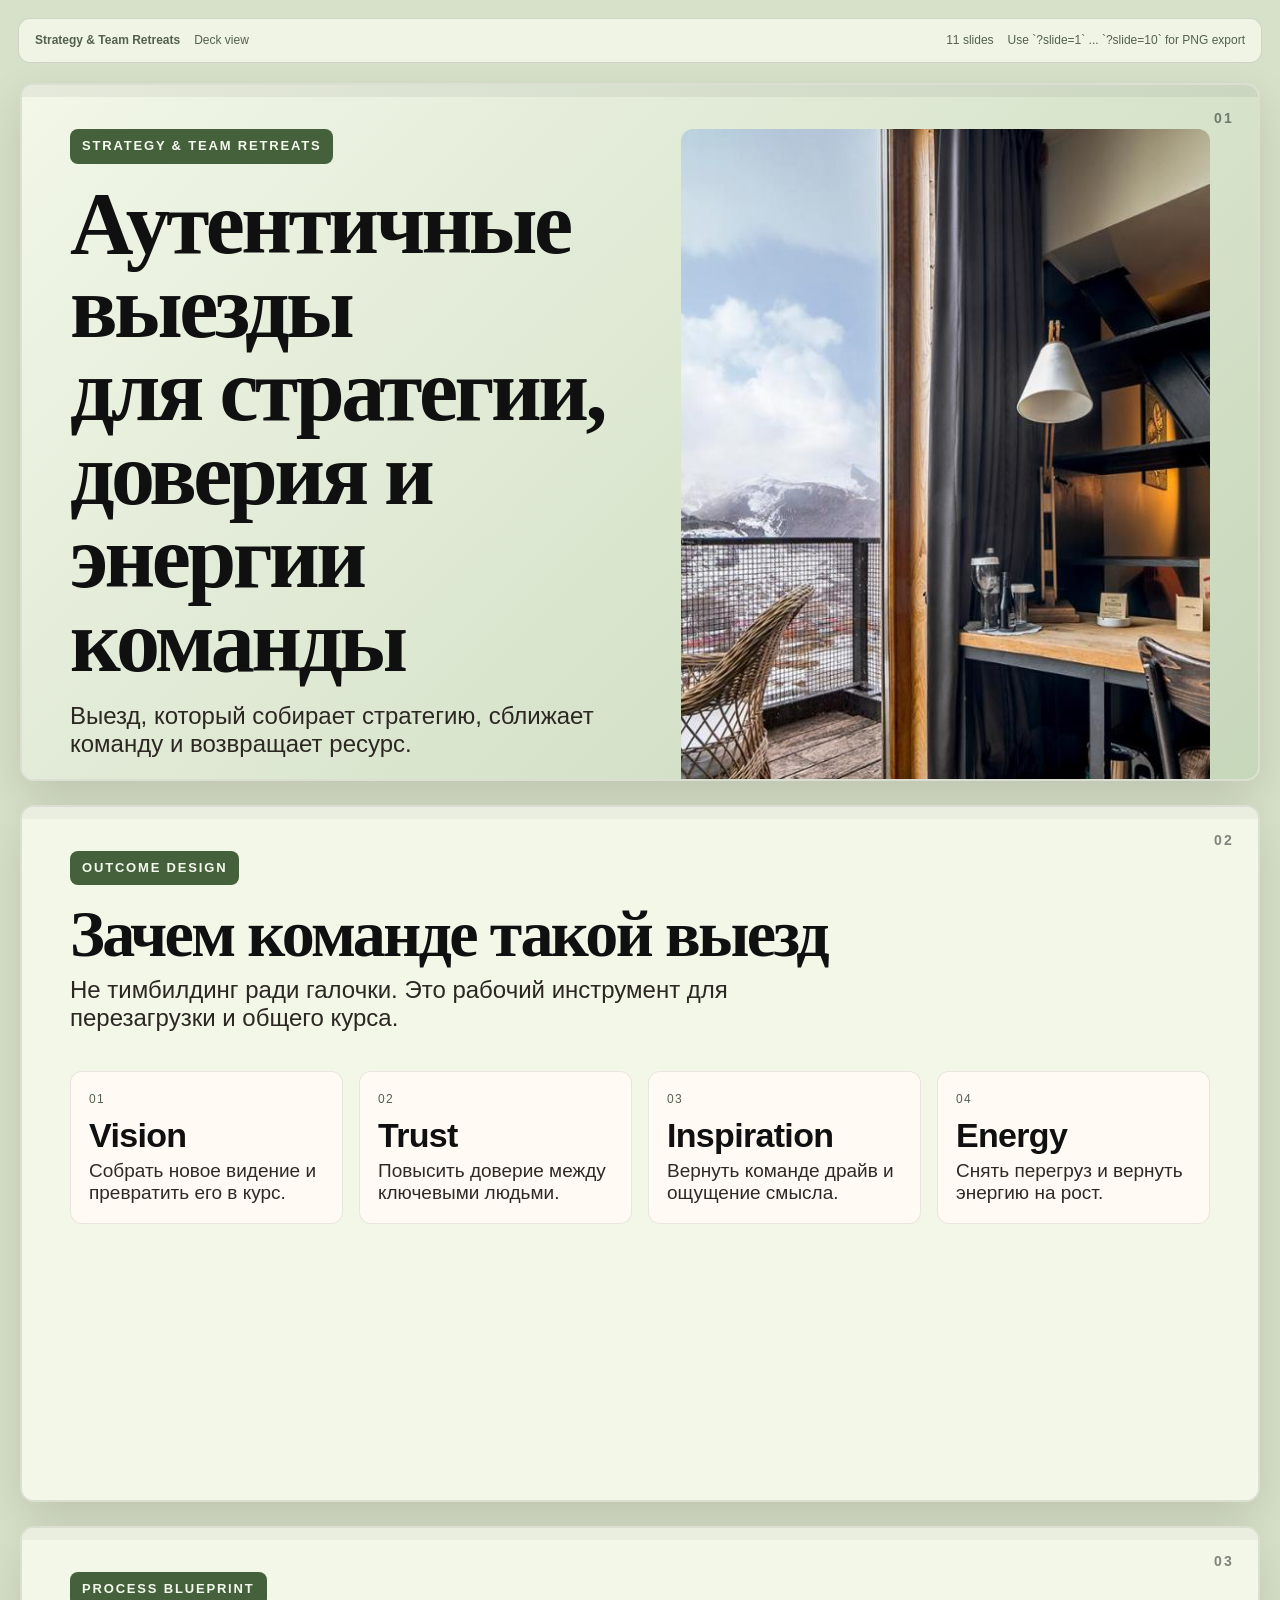
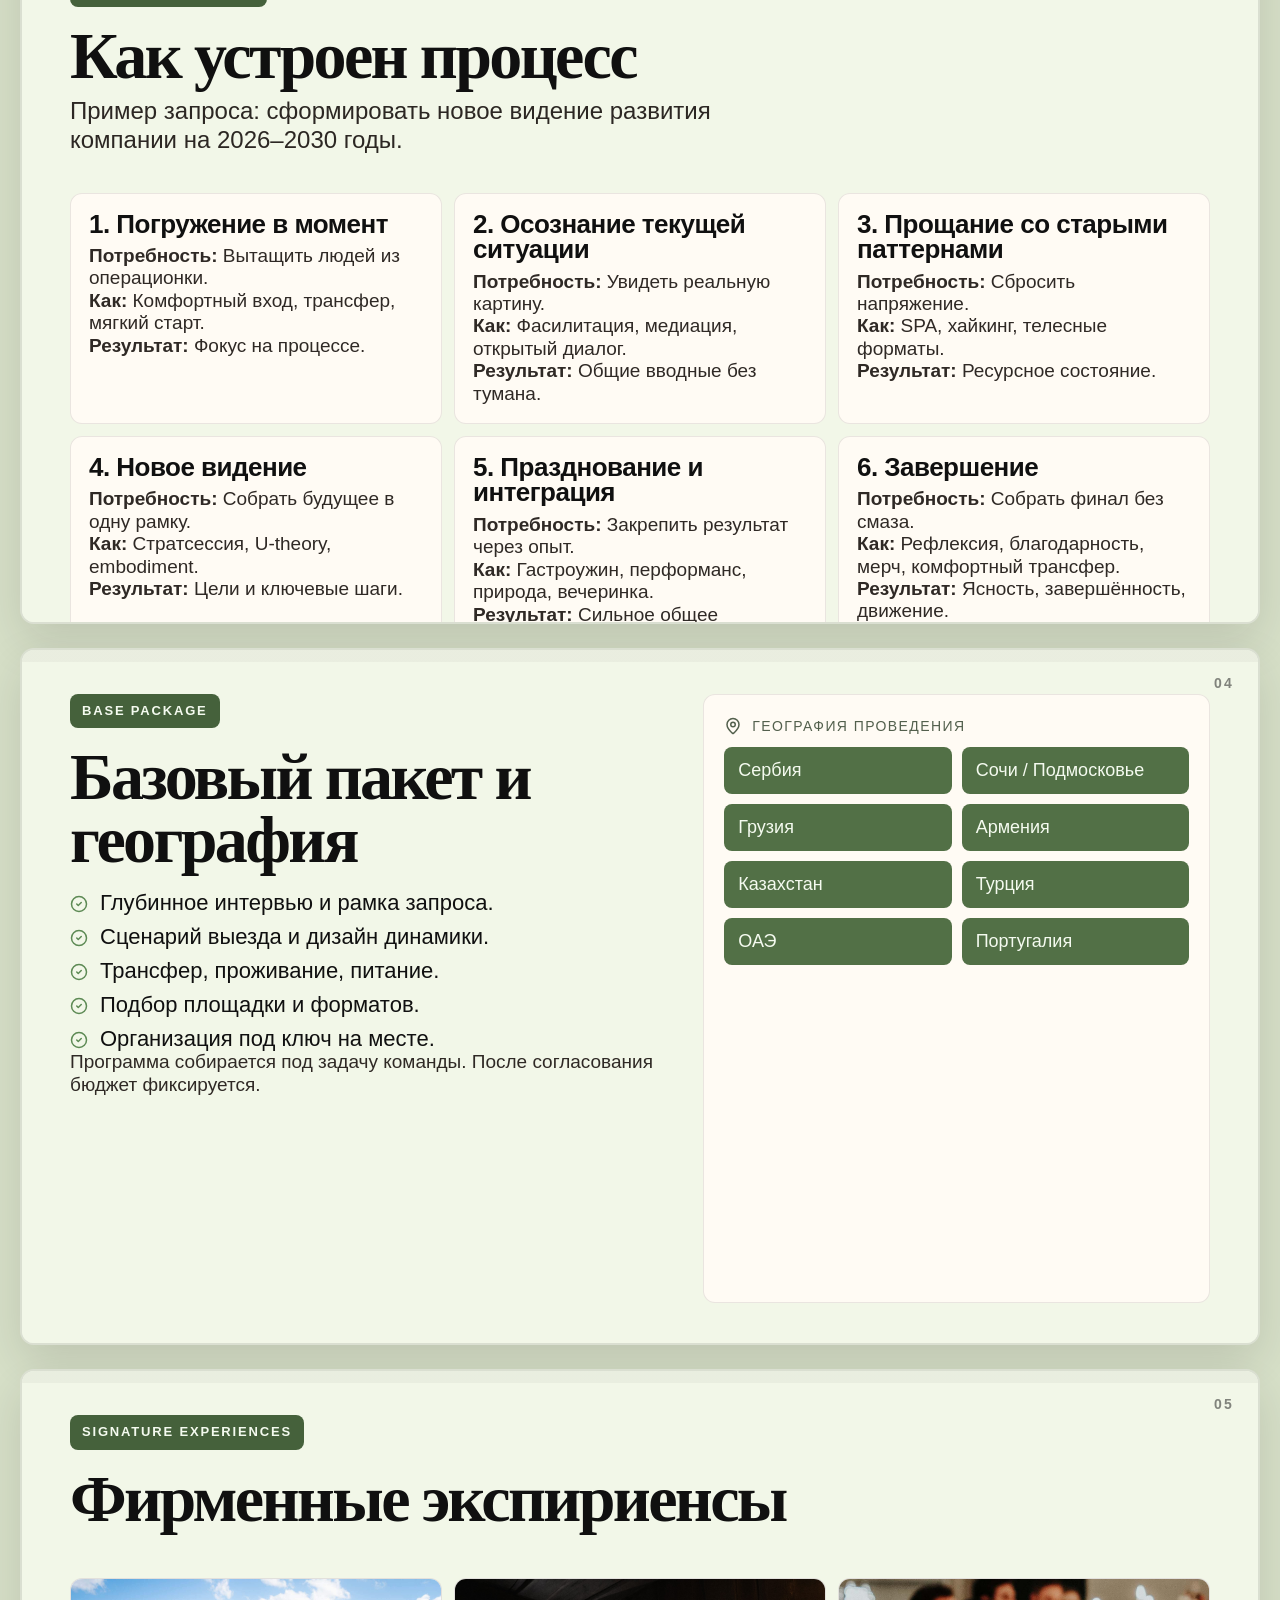
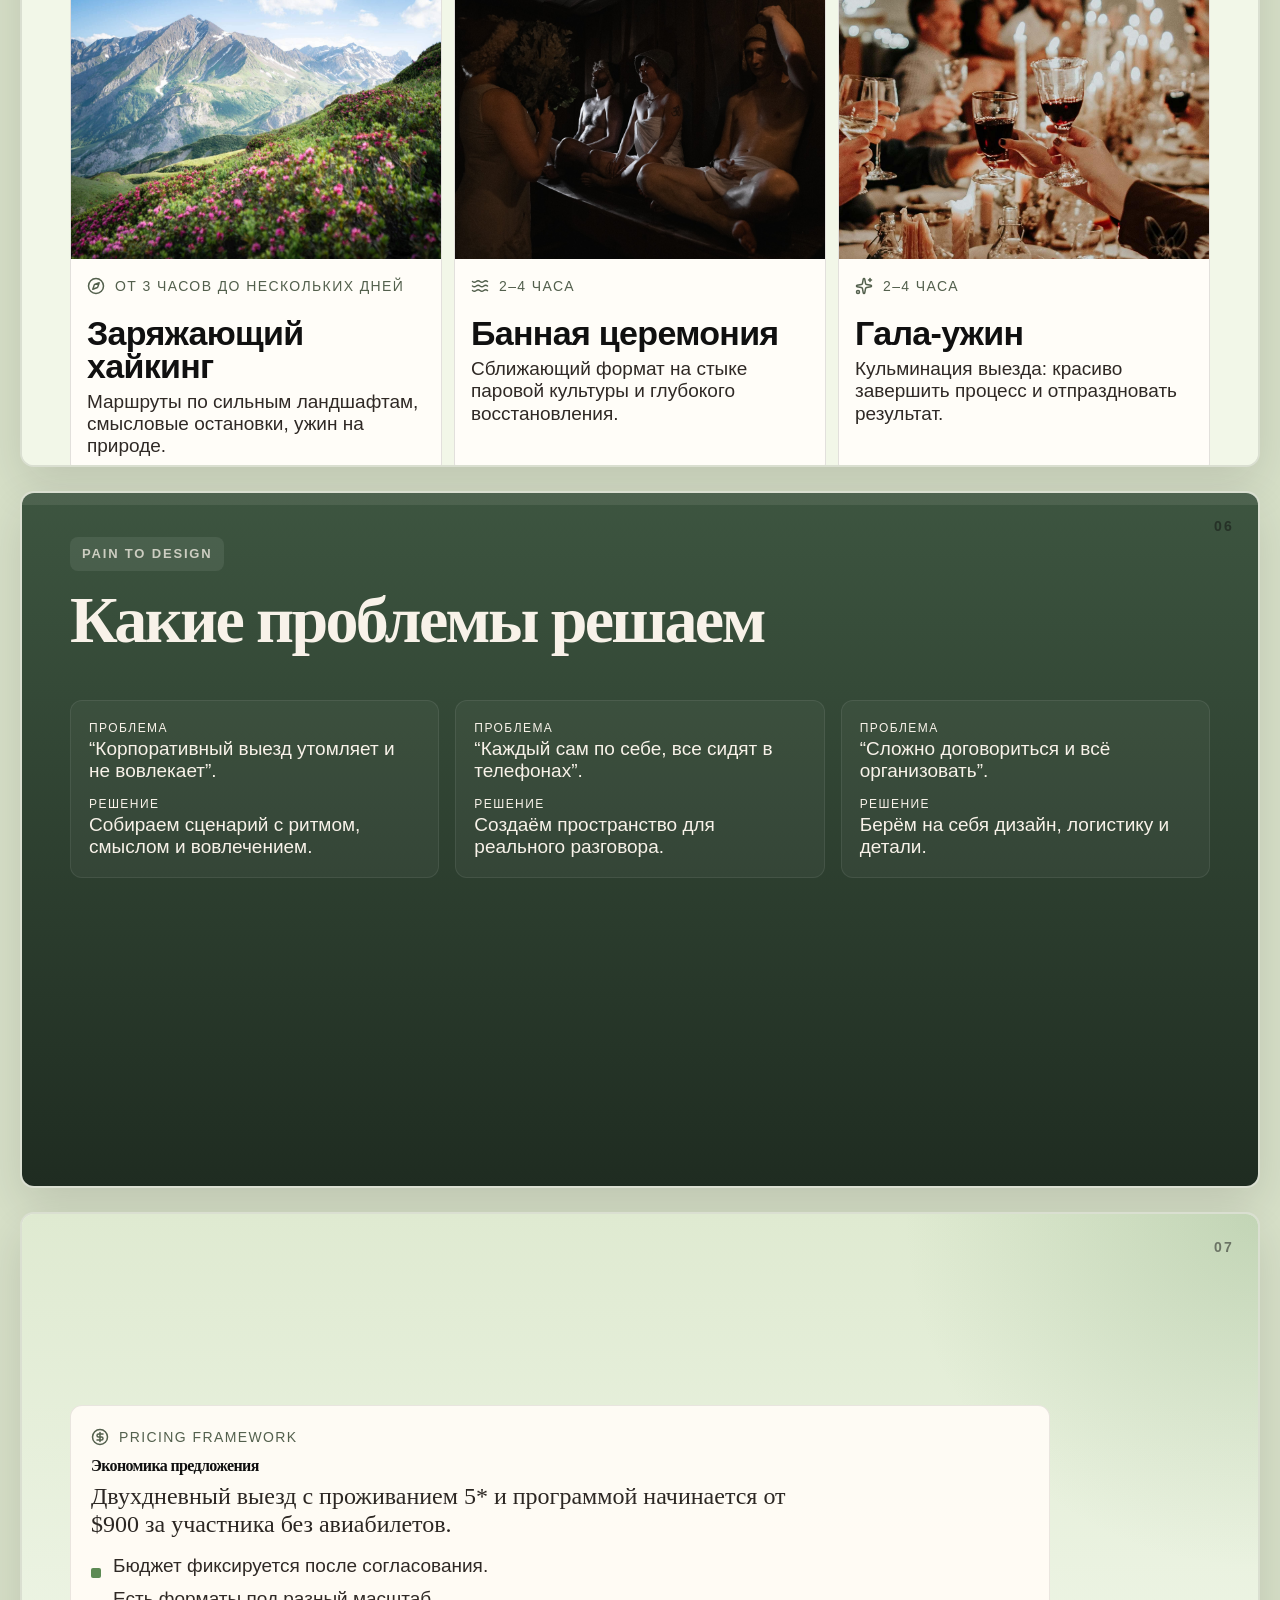
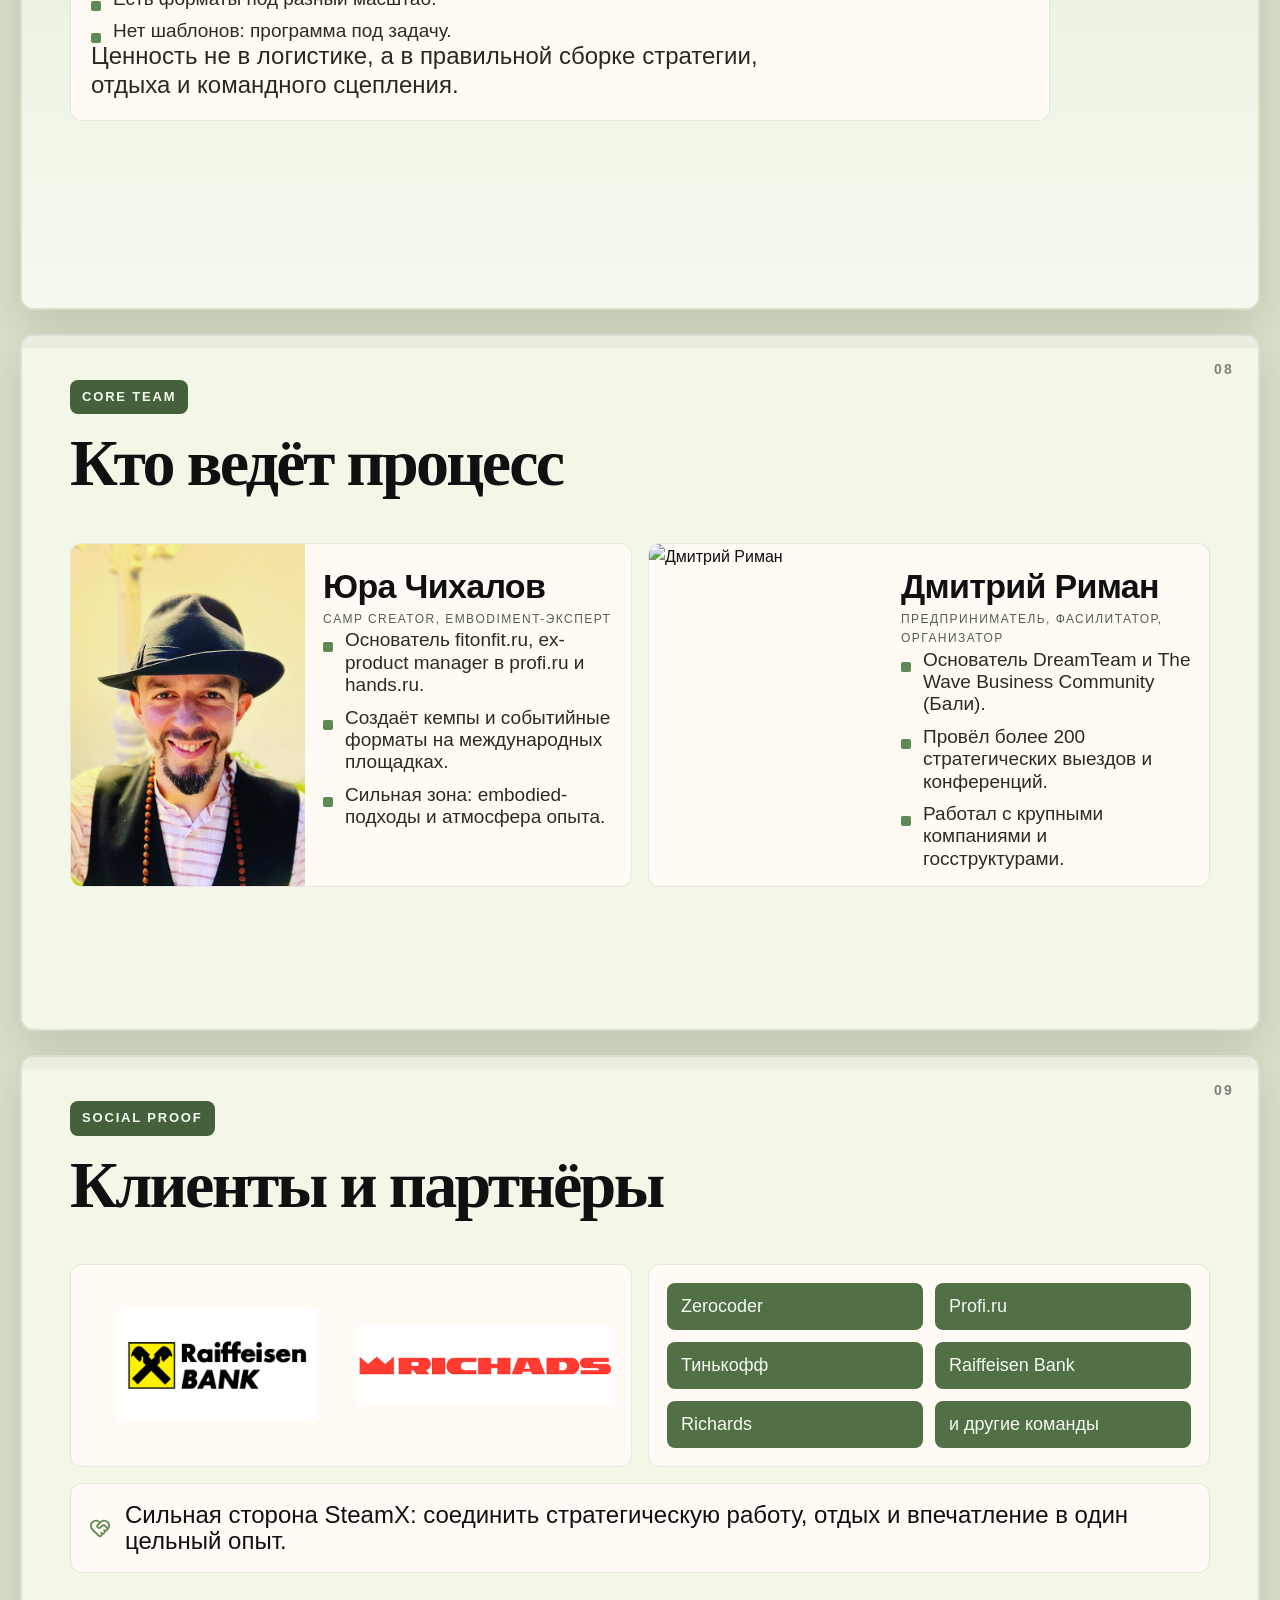
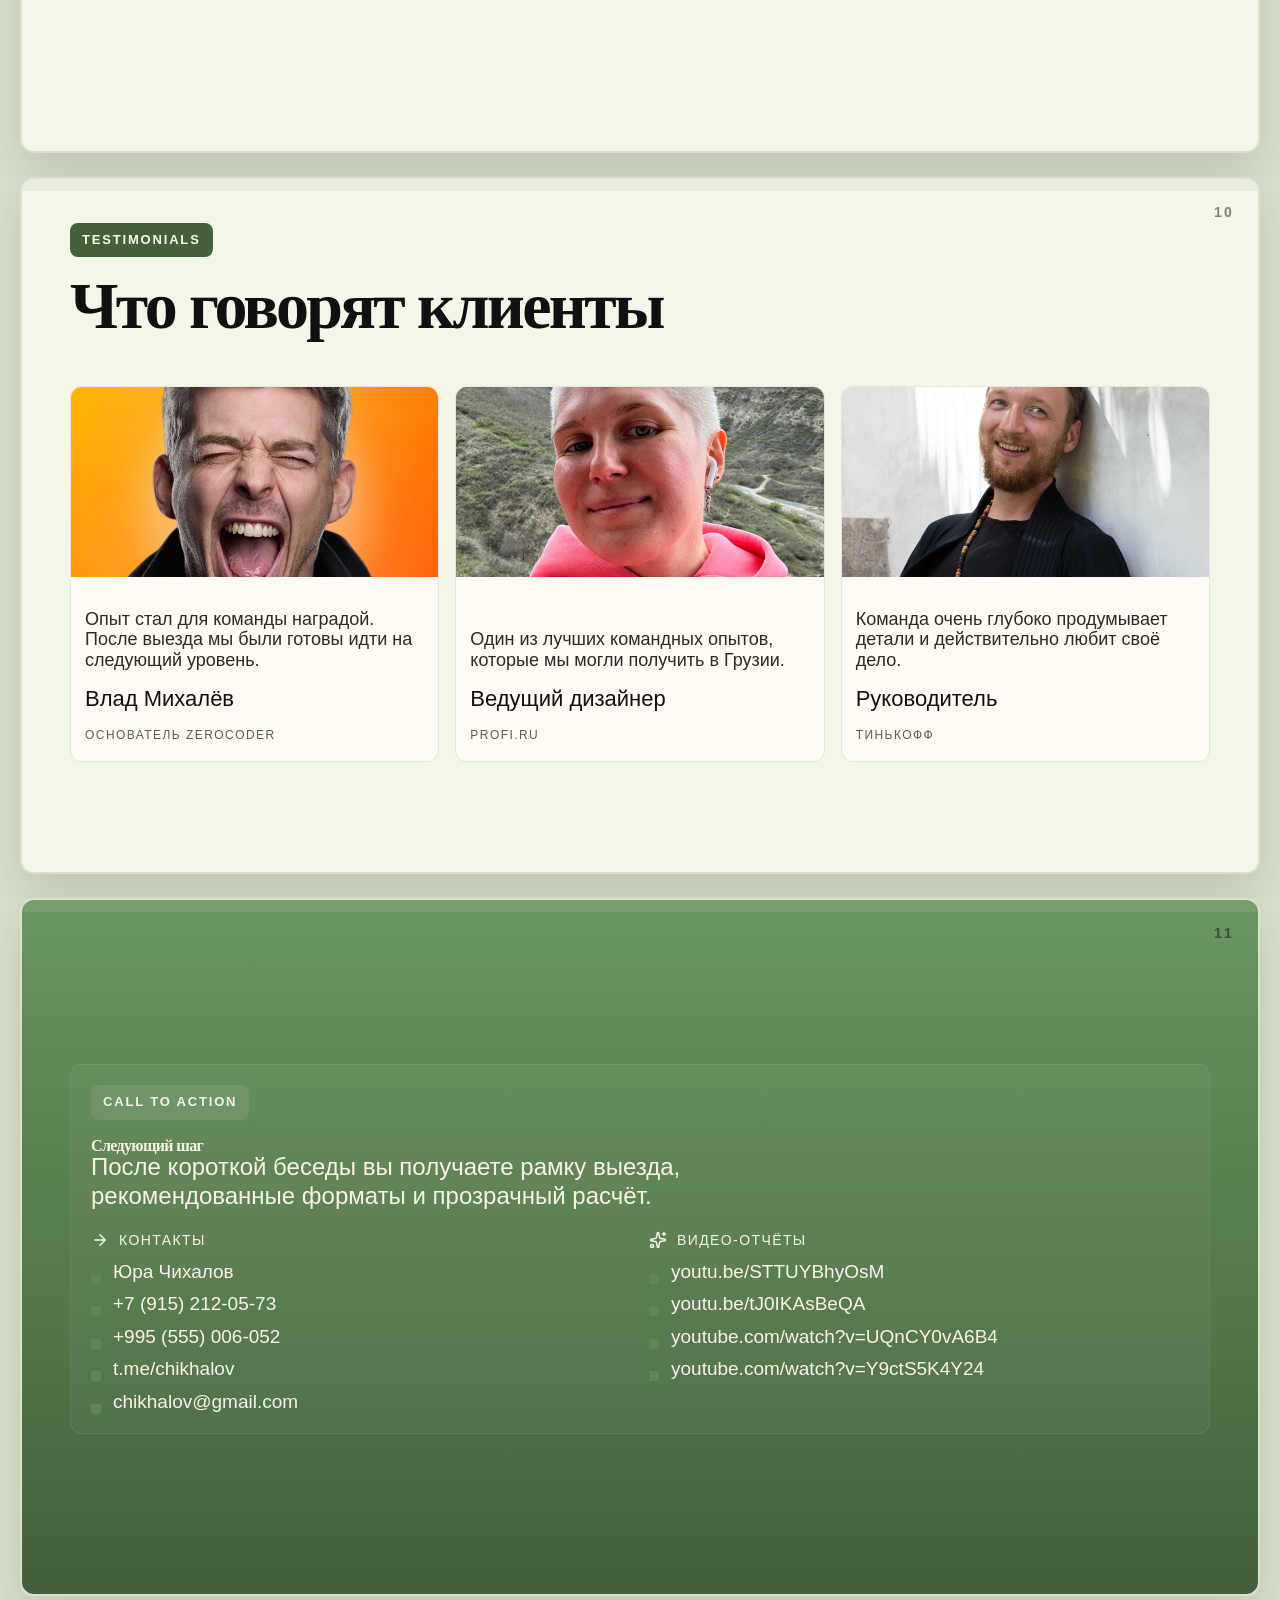
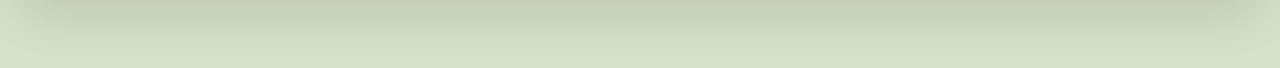
==== index.html @ f0627044 "Deploy green preview" ====
<!doctype html>
<html lang="en">
  <head>
    <meta charset="UTF-8" />
    <meta name="viewport" content="width=device-width, initial-scale=1.0" />
    <title>Strategy & Team Retreats</title>
    <script type="module" crossorigin src="./assets/index-DBY_M1ai.js"></script>
    <link rel="stylesheet" crossorigin href="./assets/index-C2zCRw4S.css">
  </head>
  <body>
    <div id="root"></div>
  </body>
</html>
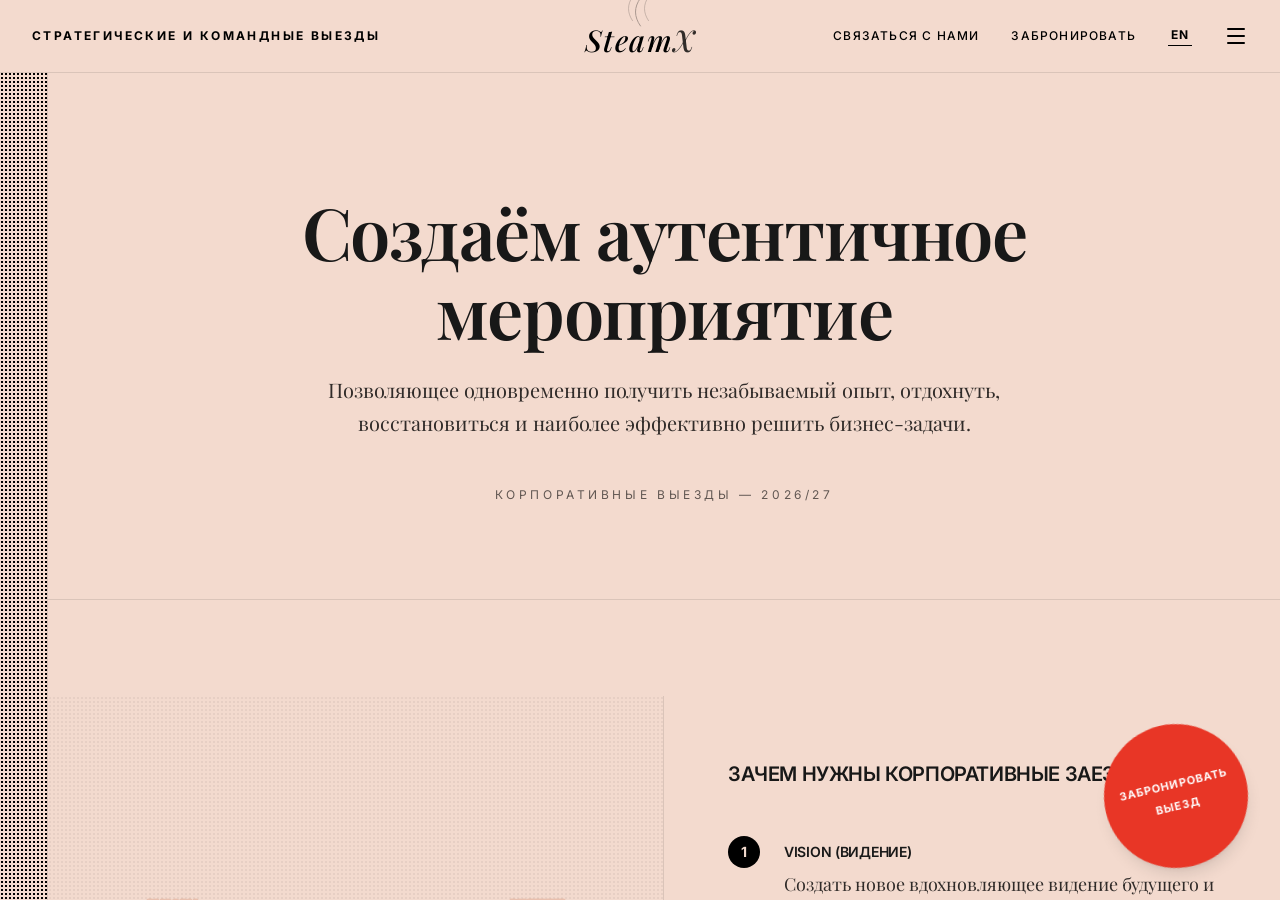
==== commit a5cd9f18: "Publish original site version" ====
--- a/index.html
+++ b/index.html
@@ -4,8 +4,8 @@
     <meta charset="UTF-8" />
     <meta name="viewport" content="width=device-width, initial-scale=1.0" />
     <title>Strategy & Team Retreats</title>
-    <script type="module" crossorigin src="./assets/index-DBY_M1ai.js"></script>
-    <link rel="stylesheet" crossorigin href="./assets/index-C2zCRw4S.css">
+    <script type="module" crossorigin src="./assets/index-DFo-bnBq.js"></script>
+    <link rel="stylesheet" crossorigin href="./assets/index-DR-o58dh.css">
   </head>
   <body>
     <div id="root"></div>
